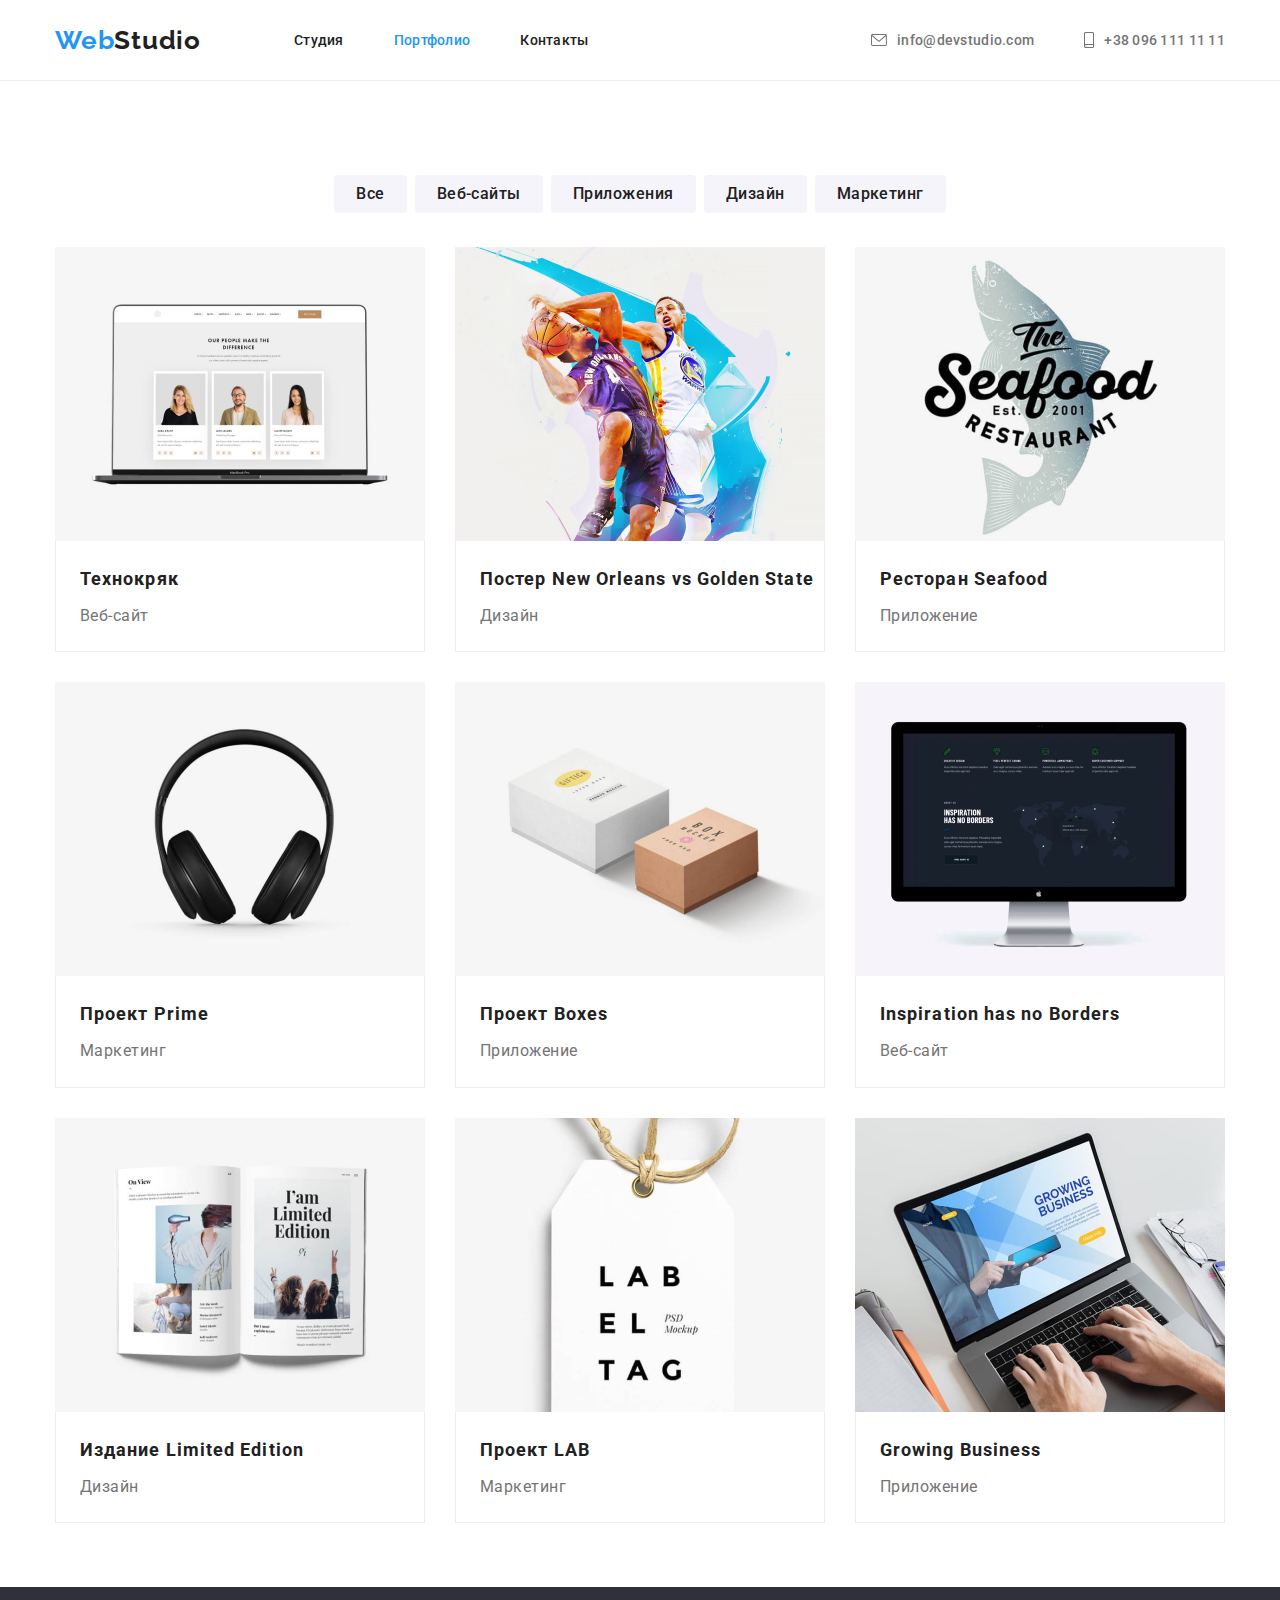
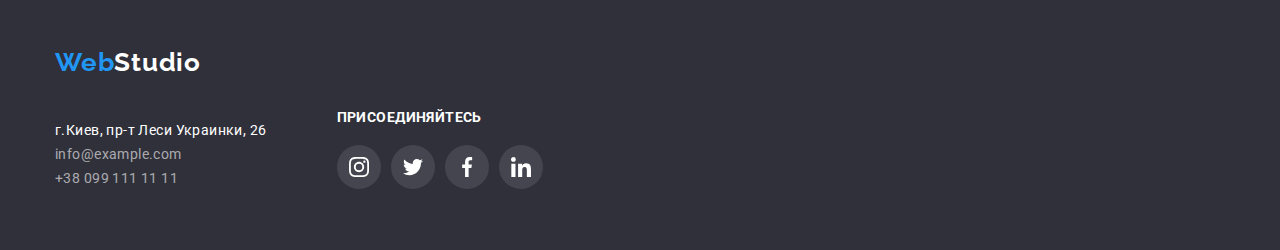
==== portfolio.html @ 0c129830 "Initial commit" ====
<!DOCTYPE html>
<html lang="ru">
<head>
    <meta charset="UTF-8"/>
    <meta http-equiv="X-UA-Compatible" content="IE=edge"/>
    <meta name="viewport" content="width=device-width, initial-scale=1.0"/>
    <link rel="preconnect" href="https://fonts.gstatic.com">
    <link href="https://fonts.googleapis.com/css2?family=Roboto:wght@400;500;700;900&display=swap" rel="stylesheet"/>
    <link rel="preconnect" href="https://fonts.gstatic.com"/>
    <link href="https://fonts.googleapis.com/css2?family=Raleway:wght@700&display=swap" rel="stylesheet"/>
    <link rel="stylesheet" href="https://cdnjs.cloudflare.com/ajax/libs/modern-normalize/1.1.0/modern-normalize.min.css">
    <link rel="stylesheet" href="./css/styles.css">
    <title>Портфолио</title>
</head>
<body>
    <header class="page-header">
        <div class="nav container">
            <a class="link logo" href="./index.html"><span class="link-logo">Web</span>Studio</a>
            <nav>
                <ul class="nav-menu">
                    <li class="item"><a class="link" href="./index.html">Студия</a></li>
                    <li class="item"><a class="link active" href="./portfolio.html">Портфолио</a></li>
                    <li class="item"><a class="link" href="#">Контакты</a></li>
                </ul>
            </nav>
            <ul class="nav-adress">
                <li class="item">
                    <a class="link-adress" href="mailto:info@devstudio.com">
                        <svg class="email-icon" width="16" height="12">
                            <use href="./images/icon.svg#email"></use>
                        </svg> info@devstudio.com
                    </a>
                </li>
                <li class="item">
                    <a class="link-adress" href="tel:+380961111111">
                        <svg class="smartphone-icon" width="10" height="16">
                            <use href="./images/icon.svg#smartphone"></use>
                        </svg> +38 096 111 11 11
                    </a>
                </li>
            </ul>
        </div>
    </header>
    <main>
        <section class="section">
            <div class="container">
                <ul class="button-set">
                    <li class="item"><button class="buttons" type="button">Все</button></li>
                    <li class="item"><button class="buttons" type="button">Веб-сайты</button></li>
                    <li class="item"><button class="buttons" type="button">Приложения</button></li>
                    <li class="item"><button class="buttons" type="button">Дизайн</button></li>
                    <li class="item"><button class="buttons" type="button">Маркетинг</button></li>
                </ul>
                <ul class="portfolio-set">
                    <li class="item">
                        <img src="./images/image-8.jpg" alt="open_laptop" width="370"/>
                        <div class="frame">
                            <h3 class="portfolio-title">Технокряк</h3>
                            <p class="portfolio-type">Веб-сайт</p>
                        </div>
                    </li>
                    <li class="item">
                        <img src="./images/image-9.jpg" alt="basketball players" width="370"/>
                        <div class="frame">
                            <h3 class="portfolio-title">Постер New Orleans vs Golden State</h3>
                            <p class="portfolio-type">Дизайн</p>
                        </div>
                    </li>
                    <li class="item">
                        <img src="./images/image-10.jpg" alt="logo_fish" width="370"/>
                        <div class="frame">
                            <h3 class="portfolio-title">Ресторан Seafood</h3>
                            <p class="portfolio-type">Приложение</p>
                        </div>
                    </li>
                    <li class="item">
                        <img src="./images/image-11.jpg" alt="headphones" width="370"/>
                        <div class="frame">
                            <h3 class="portfolio-title">Проект Prime</h3>
                            <p class="portfolio-type">Маркетинг</p>
                        </div>
                    </li>
                    <li class="item">
                        <img src="./images/image-12.jpg" alt="cartoon_boxes" width="370"/>
                        <div class="frame">
                            <h3 class="portfolio-title">Проект Boxes</h3>
                            <p class="portfolio-type">Приложение</p>
                        </div>
                    </li>
                    <li class="item">
                        <img src="./images/image-13.jpg" alt="iMac" width="370"/>
                        <div class="frame">
                            <h3 class="portfolio-title">Inspiration has no Borders</h3>
                            <p class="portfolio-type">Веб-сайт</p>
                        </div>
                    </li>
                    <li class="item">
                        <img src="./images/image-14.jpg" alt="magazine" width="370"/>
                        <div class="frame">
                            <h3 class="portfolio-title">Издание Limited Edition</h3>
                            <p class="portfolio-type">Дизайн</p>
                        </div>
                    </li>
                    <li class="item">
                        <img src="./images/image-15.jpg" alt="label" width="370"/>
                        <div class="frame">
                            <h3 class="portfolio-title">Проект LAB</h3>
                            <p class="portfolio-type">Маркетинг</p>
                        </div>
                    </li>
                    <li class="item">
                        <img src="./images/image-16.jpg" alt="macbook" width="370"/>
                        <div class="frame">
                            <h3 class="portfolio-title">Growing Business</h3>
                            <p class="portfolio-type">Приложение</p>
                        </div>
                    </li>
                </ul>
            </div>
        </section>
    </main>
    <footer>
        <div class="container">
            <div class="footer-item">
                <a class="link logo down" href="./index.html"><span class="link-logo">Web</span>Studio</a>
                <address class="footer-adress">
                    <ul class="adress-list">
                        <li class="footer-adress">г.Киев, пр-т Леси Украинки, 26</li>
                        <li><a class="link-adress" href="mailtoLinfo@example.com">info@example.com</a></li>
                        <li><a class="link-adress" href="tel:+380991111111">+38 099 111 11 11</a></li>
                    </ul>
                </address>
            </div>
            <div class="footer-item">
                <p class="social-subscr">присоединяйтесь</p>
                <ul class="links">
                    <li class="item">
                        <svg class="link-icon" width="20" height="20">
                            <use href="./images/icon.svg#instagram"></use>
                        </svg>
                        <a href="https://www.instagram.com"></a>
                    </li>
                    <li class="item">
                        <svg class="link-icon" width="20" height="20">
                            <use href="./images/icon.svg#twitter"></use>
                        </svg>
                        <a href="https://twitter.com"></a>
                    </li>
                    <li class="item">
                        <svg class="link-icon" width="20" height="20">
                            <use href="./images/icon.svg#facebook"></use>
                        </svg>
                        <a href="https://www.facebook.com"></a>
                    </li>
                    <li class="item">
                        <svg class="link-icon" width="20" height="20">
                            <use href="./images/icon.svg#linkedin"></use>
                        </svg>
                        <a href="https://www.linkedin.com"></a>
                    </li>
                </ul>
                </di>
            </div>
    </footer>
</body>
</html>
---- css/styles.css ----
:root {
  --main-text-color: #ffffff;
  --common-text: #757575;
  --title-text-color: #212121;
  --button-active-color: #2196f3;
  --button-background: #f5f4fa;
  --footer-background: #2f303a;
}
h1, h2, h3, h4, h5, h5, p {
  margin: 0px;
  padding: 0px;
}
ul {
  list-style: none;
  margin: 0px;
  padding: 0px;
}
a {
  text-decoration: none;
}
body {
  font-family: "Roboto", sans-serif;
  color: var(--title-text-color);
}
.container {
  width: 1200px;
  margin: 0px auto;
  box-sizing: border-box;
  padding: 0 15px;
}
.section {
  padding: 0px 0px 94px 0px;
}

/*header*/
.page-header {
  border-bottom: 1px solid #EEEEEE;
}
.link, .link-adress {
  font-style: normal;
  font-weight: 500;
  font-size: 14px;
  line-height: 16px;
  letter-spacing: 0.02em;
  color: var(--title-text-color);
}
.link-adress {
  color: var(--common-text);
}
.link:hover, .link:active, .link:focus, .link-adress:hover, 
.link-adress:active, .link-adress:focus, .link.active {
  color: var(--button-active-color);
}
.logo {
  font-family: "Raleway";
  font-weight: bold;
  font-size: 26px;
  line-height: 31px;
  letter-spacing: 0.03em;
  color: var(--title-text-color);
}
.nav {
  display: flex;
  flex-direction: row;
  align-items: center;
  height: 80px;
}
.nav-menu {
  display: flex;
  margin-left: 93px;
}
.nav-adress {
  display: flex;
  margin-left: auto;
}
.nav-menu > .item:not(:last-child), .nav-adress > .item:not(:last-child) {
  margin-right: 50px;
}
.link-logo {
  color: var(--button-active-color);
}
.nav-adress .link-adress {
  display: flex;
  align-items: center;
  justify-content: space-between;
}
.email-icon, .smartphone-icon {
  margin-right: 10px;
  fill: var(--common-text);
  cursor: pointer;
}
.nav-adress .link-adress:hover svg,
.nav-adress .link-adress:focus svg {
  fill: var(--button-active-color);
}

/*footer*/
footer {
  padding-top: 60px;
  background: var(--footer-background);
}
.footer-adress {
  padding-top: 20px;
  font-style: normal;
  font-weight: normal;
  font-size: 14px;
  line-height: 24px;
  letter-spacing: 0.03em;
  color: var(--main-text-color);
}
.down {
  color: var(--main-text-color);
}
.footer-adress .link-adress {
  font-style: normal;
  font-weight: normal;
  font-size: 14px;
  line-height: 24px;
  letter-spacing: 0.03em;
  color: rgba(255, 255, 255, 0.6);
}
.adress-list {
  padding-bottom: 60px;
}
.social-links {
  display: flex;
  flex-direction: column;
}
.social-subscr {
  margin-bottom: 20px;
  font-weight: bold;
  font-size: 14px;
  line-height: 16px;
  letter-spacing: 0.03em;
  text-transform: uppercase;
  color: #FFFFFF;
}
.links {
  display: flex;
  max-width: 206px;
  flex-direction: row;
  align-items: center;
  justify-content: space-between;
}
.links .item {
  display: flex;
  align-items: center;
  justify-content: center;
  border: none;
  width: 44px;
  height: 44px;
  padding: 0;
  border-radius: 50%;
  background:rgba(255, 255, 255, 0.1); 
  cursor: pointer;
}
.footer-item .link-icon {
  fill: var(--main-text-color);
}
.links .item:not(:last-child) {
  margin-right: 10px;
}
.links .item:hover,
.links .item:focus {
  background-color: var(--button-active-color);
}
.links .item:hover svg,
.links .item:focus svg {
  fill: var(--main-text-color);
}
footer .container {
  display: flex;
  align-items: center;
  justify-content: flex-start;
}
.footer-item:first-child {
  margin-right: 70px;
}
/*main page*/
.claim-section-head {
  background: linear-gradient(
    to right, rgba(47, 48, 58, 0.4));
  background-image: url(../images/team-work.jpg);
  background-size: 1600px auto;
  background-repeat: no-repeat;
}
.claim-section-title-text {
  margin: 200px 252px 30px 252px;
  width: 696px;
  height: 120px;
  font-size: 44px;
  line-height: 1.3;
  text-align: center;
  letter-spacing: 0.06em;
  text-transform: uppercase;
  color: var(--main-text-color);
}
.claim-button {
  padding: 10px 32px;
  font-style: normal;
  font-weight: bold;
  font-size: 16px;
  line-height: 30px;
  align-items: center;
  text-align: center;
  letter-spacing: 0.06em;
  box-shadow: 0px 4px 4px rgba(0, 0, 0, 0.15);
  border-radius: 4px;
  background: var(--button-active-color);
  color: var(--main-text-color);
  cursor: pointer;
}
.claim-items {
  display: flex;
  flex-direction: column;
  justify-content: center;
  align-items: center;
}
/* features section */
.hidden-heading {
  visibility: hidden;
}
.features-set {
  display: flex;
  align-items: center;
  padding-top: 94px;
  padding-bottom: 0px;
}
.features-set .item {
  max-width: 270px;
}
.features-set .item:not(:last-child) {
  margin-right: 30px;
}
.features-title {
  margin-bottom: 10px;
  color: var(--title-text-color);
  font-size: 14px;
  line-height: 1.1;
  letter-spacing: 0.03em;
  text-transform: uppercase;
}
.features-text {
  color: var(--common-text);
  font-size: 14px;
  line-height: 1.7;
  letter-spacing: 0.03em;
}
.feature-icon {
  display: block;
  margin-bottom: 30px;
  padding: 25px 100px;
  background-color: var(--button-background);
}
.tasks {
  margin-bottom: 50px;
  padding: 0px;
  color: var(--title-text-color);
  font-size: 36px;
  line-height: 1.1;
  text-align: center;
  letter-spacing: 0.03em;
}

/* team section */
.team.section {
  background-color: var(--button-background);
}
.tasks-set {
  display: flex;
  align-items: center;
  justify-content: space-between;
}
.tasks-set > .item:not(:last-child) {
  margin-right: 30px;
}
.team-set img {
  display: block;
}
.team-title {
  padding-top: 94px;
  margin-bottom: 50px;
  color: var(--title-text-color);
  font-size: 36px;
  line-height: 1.1;
  letter-spacing: 0.03em;
  text-align: center;
}
.team-member-description {
  display: flex;
  flex-direction: column;
  align-items: center;
  box-shadow: 0px 1px 3px rgba(0, 0, 0, 0.12), 0px 1px 1px rgba(0, 0, 0, 0.14), 0px 2px 1px rgba(0, 0, 0, 0.2);
  border-radius: 0px 0px 4px 4px;
  background-color: var(--main-text-color);
}
.team-member-name {
  padding-top: 30px;
  color: var(--title-text-color);
  font-size: 16px;
  text-align: center;
  line-height: 1.1;
  letter-spacing: 0.03em;
}
.team-member-position {
  padding-top: 10px;
  padding-bottom: 16px;
  color: var(--common-text);
  font-size: 16px;
  text-align: center;
  line-height: 1.1;
  letter-spacing: 0.03em;
}
.team-set {
  display: flex;
  align-items: center;
  justify-content: space-between;
}
.team-set > .item:not(:last-child) {
  margin-right: 30px;
}
.team-set .link-icon {
  fill: #AFB1B8;
  cursor: pointer;
}
.team-member-description .links {
  margin-bottom: 30px;
}

/* client section */
.clients-headline {
  padding-top: 94px;
  margin-bottom: 50px;
  color: var(--title-text-color);
  font-size: 36px;
  line-height: 1.1;
  letter-spacing: 0.03em;
  text-align: center;
}
.clients-list {
  display: flex;
  flex-direction: row;
  align-items: center;
  justify-content: space-between;
}
.clients-list .item {
  border: 1px solid #AFB1B8;
  box-sizing: border-box;
  border-radius: 4px;
}
.clients-list .item:not(:last-child) {
  margin-right: 30px;
}
.company-icon {
  padding: 16px 32px;
  fill: #AFB1B8;
  cursor: pointer;
}
.company-icon:hover {
  fill: var(--button-active-color);
}
.clients-list .item:hover {
  border: 1px solid var(--button-active-color);
}

/* portfolio page*/
.buttons {
  border: none;
  padding: 6px 22px;
  font-style: normal;
  font-weight: 500;
  font-size: 16px;
  line-height: 26px;
  text-align: center;
  letter-spacing: 0.03em;
  border-radius: 4px;
  background: var(--button-background);
  color: var(--title-text-color);
  cursor: pointer;
}
.buttons:hover, .buttons:focus, .buttons:active  {
  background: var(--button-active-color);
  color: var(--main-text-color);
}
.button-set {
  display: flex;
  flex-direction: row;
  justify-content: center;
  margin-top: 94px;
  margin-bottom: 34px;
}
.button-set .item:hover,
.button-set .item:focus {
  box-shadow: 0px 3px 1px rgba(0, 0, 0, 0.1), 0px 1px 2px rgba(0, 0, 0, 0.08), 0px 2px 2px rgba(0, 0, 0, 0.12);
}
.button-set > .item:not(:last-child) {
  margin-right: 8px;
}
.portfolio-set {
  display: flex;
  flex-wrap: wrap;
  margin: 0px -30px -30px 0px;
}
.portfolio-set .item{
  flex-basis: calc((100%-30px)3);
  margin: 0px 30px 30px 0px;
}
.portfolio-set .item:hover,
.portfolio-set .item:focus {
  box-shadow: 0px 1px 1px rgba(0, 0, 0, 0.12), 0px 4px 4px rgba(0, 0, 0, 0.06), 1px 4px 6px rgba(0, 0, 0, 0.16);
}
.portfolio-set .item:nth-last-child(-n+3){
  margin-bottom: 0px;
}
.item > img {
  display: block;
}
.frame {
  padding: 20px 0px 20px 24px;
  border-left: 1px solid #EEEEEE;
  border-right: 1px solid #EEEEEE;
  border-bottom: 1px solid #EEEEEE;
}
.portfolio-title {
  margin-bottom: 4px;
  color: var(--title-text-color);
  font-size: 18px;
  line-height: 2;
  letter-spacing: 0.06em;
}
.portfolio-type {
  color: var(--common-text);
  font-size: 16px;
  line-height: 1.9;
  letter-spacing: 0.03em;
}
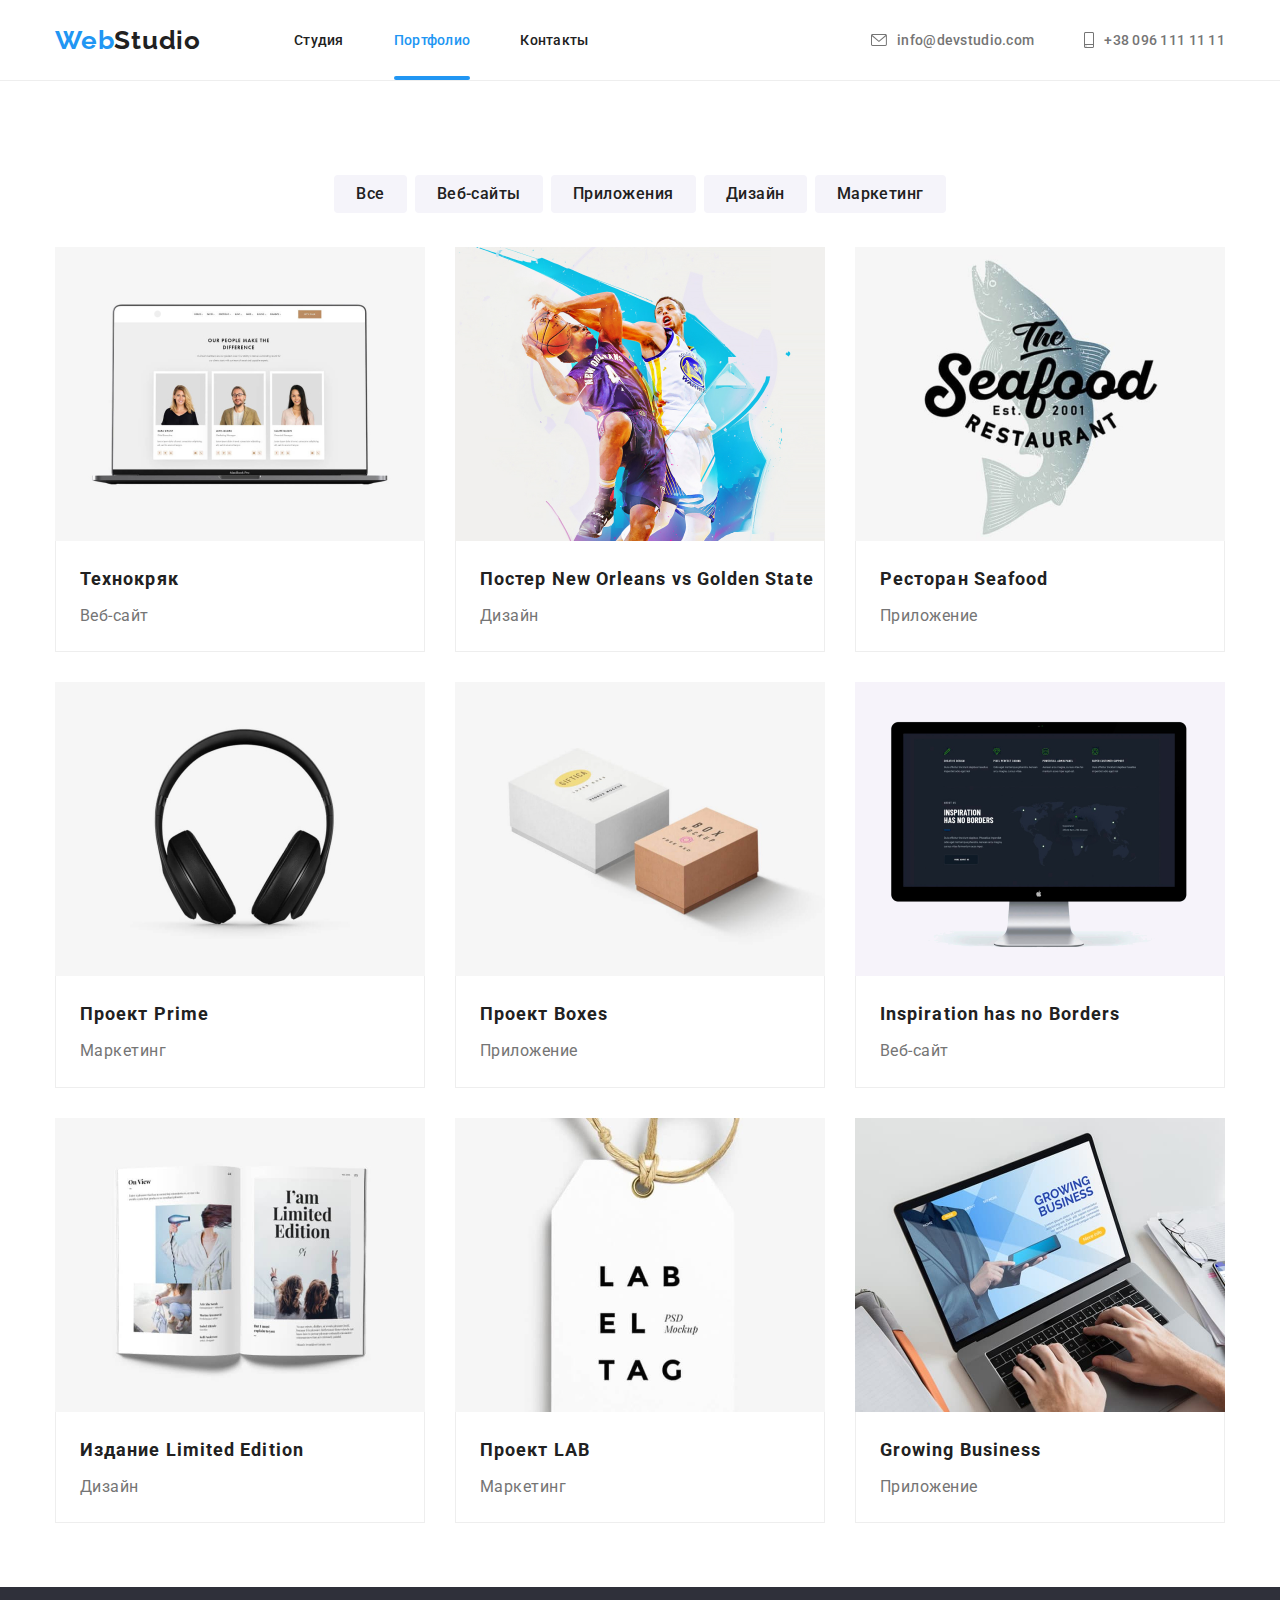
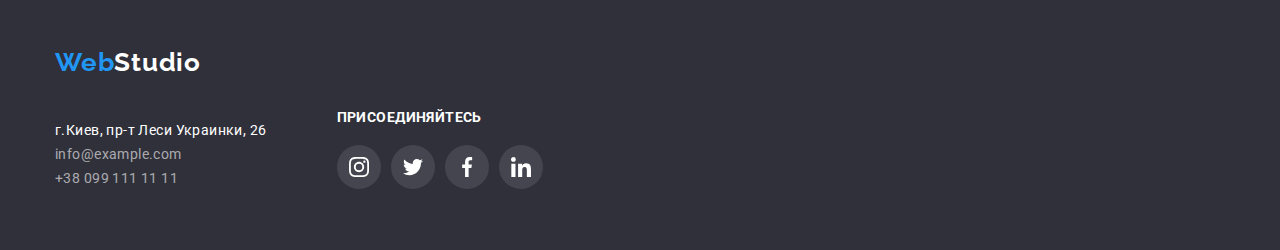
==== commit 6f65dfae: "First commit" ====
--- a/portfolio.html
+++ b/portfolio.html
@@ -52,64 +52,109 @@
                     <li class="item"><button class="buttons" type="button">Маркетинг</button></li>
                 </ul>
                 <ul class="portfolio-set">
-                    <li class="item">
-                        <img src="./images/image-8.jpg" alt="open_laptop" width="370"/>
+                    <li class="port-item">
+                        <div class="portfolio-img">
+                            <img src="./images/image-8.jpg" alt="open_laptop" width="370"/>
+                            <p class="item-overlay">Технокряк это современная площадка распространения коронавируса. Компании используют эту платформу для цифрового
+                            шпионажа и атак на защищённые сервера конкурентов.</p>
+                        </div>
                         <div class="frame">
                             <h3 class="portfolio-title">Технокряк</h3>
                             <p class="portfolio-type">Веб-сайт</p>
                         </div>
                     </li>
-                    <li class="item">
-                        <img src="./images/image-9.jpg" alt="basketball players" width="370"/>
+                    </li>
+                    <li class="port-item">
+                        <div class="portfolio-img">
+                            <img src="./images/image-9.jpg" alt="basketball players" width="370"/>
+                            <p class="item-overlay">Технокряк это современная площадка распространения коронавируса. Компании используют эту
+                                платформу для цифрового
+                                шпионажа и атак на защищённые сервера конкурентов.</p>
+                        </div>
                         <div class="frame">
                             <h3 class="portfolio-title">Постер New Orleans vs Golden State</h3>
                             <p class="portfolio-type">Дизайн</p>
                         </div>
                     </li>
-                    <li class="item">
-                        <img src="./images/image-10.jpg" alt="logo_fish" width="370"/>
+                    <li class="port-item">
+                        <div class="portfolio-img">
+                            <img src="./images/image-10.jpg" alt="logo_fish" width="370"/>
+                            <p class="item-overlay">Технокряк это современная площадка распространения коронавируса. Компании используют эту
+                                платформу для цифрового
+                                шпионажа и атак на защищённые сервера конкурентов.</p>
+                        </div>
                         <div class="frame">
                             <h3 class="portfolio-title">Ресторан Seafood</h3>
                             <p class="portfolio-type">Приложение</p>
                         </div>
                     </li>
-                    <li class="item">
-                        <img src="./images/image-11.jpg" alt="headphones" width="370"/>
+                    <li class="port-item">
+                        <div class="portfolio-img">
+                            <img src="./images/image-11.jpg" alt="headphones" width="370"/>
+                            <p class="item-overlay">Технокряк это современная площадка распространения коронавируса. Компании используют эту
+                                платформу для цифрового
+                                шпионажа и атак на защищённые сервера конкурентов.</p>
+                        </div>
                         <div class="frame">
                             <h3 class="portfolio-title">Проект Prime</h3>
                             <p class="portfolio-type">Маркетинг</p>
                         </div>
                     </li>
-                    <li class="item">
-                        <img src="./images/image-12.jpg" alt="cartoon_boxes" width="370"/>
+                    <li class="port-item">
+                        <div class="portfolio-img">
+                            <img src="./images/image-12.jpg" alt="cartoon_boxes" width="370"/>
+                            <p class="item-overlay">Технокряк это современная площадка распространения коронавируса. Компании используют эту
+                                платформу для цифрового
+                                шпионажа и атак на защищённые сервера конкурентов.</p>
+                        </div>
                         <div class="frame">
                             <h3 class="portfolio-title">Проект Boxes</h3>
                             <p class="portfolio-type">Приложение</p>
                         </div>
                     </li>
-                    <li class="item">
-                        <img src="./images/image-13.jpg" alt="iMac" width="370"/>
+                    <li class="port-item">
+                        <div class="portfolio-img">
+                            <img src="./images/image-13.jpg" alt="iMac" width="370"/>
+                            <p class="item-overlay">Технокряк это современная площадка распространения коронавируса. Компании используют эту
+                                платформу для цифрового
+                                шпионажа и атак на защищённые сервера конкурентов.</p>
+                        </div>
                         <div class="frame">
                             <h3 class="portfolio-title">Inspiration has no Borders</h3>
                             <p class="portfolio-type">Веб-сайт</p>
                         </div>
                     </li>
-                    <li class="item">
-                        <img src="./images/image-14.jpg" alt="magazine" width="370"/>
+                    <li class="port-item">
+                        <div class="portfolio-img">
+                            <img src="./images/image-14.jpg" alt="magazine" width="370"/>
+                            <p class="item-overlay">Технокряк это современная площадка распространения коронавируса. Компании используют эту
+                                платформу для цифрового
+                                шпионажа и атак на защищённые сервера конкурентов.</p>
+                        </div>
                         <div class="frame">
                             <h3 class="portfolio-title">Издание Limited Edition</h3>
                             <p class="portfolio-type">Дизайн</p>
                         </div>
                     </li>
-                    <li class="item">
-                        <img src="./images/image-15.jpg" alt="label" width="370"/>
+                    <li class="port-item">
+                        <div class="portfolio-img">
+                            <img src="./images/image-15.jpg" alt="label" width="370"/>
+                            <p class="item-overlay">Технокряк это современная площадка распространения коронавируса. Компании используют эту
+                                платформу для цифрового
+                                шпионажа и атак на защищённые сервера конкурентов.</p>
+                        </div>
                         <div class="frame">
                             <h3 class="portfolio-title">Проект LAB</h3>
                             <p class="portfolio-type">Маркетинг</p>
                         </div>
                     </li>
-                    <li class="item">
-                        <img src="./images/image-16.jpg" alt="macbook" width="370"/>
+                    <li class="port-item">
+                        <div class="portfolio-img">
+                            <img src="./images/image-16.jpg" alt="macbook" width="370"/>
+                            <p class="item-overlay">Технокряк это современная площадка распространения коронавируса. Компании используют эту
+                                платформу для цифрового
+                                шпионажа и атак на защищённые сервера конкурентов.</p>
+                        </div>
                         <div class="frame">
                             <h3 class="portfolio-title">Growing Business</h3>
                             <p class="portfolio-type">Приложение</p>
--- a/css/styles.css
+++ b/css/styles.css
@@ -2,9 +2,10 @@
   --main-text-color: #ffffff;
   --common-text: #757575;
   --title-text-color: #212121;
-  --button-active-color: #2196f3;
+  --active-color: #2196f3;
   --button-background: #f5f4fa;
   --footer-background: #2f303a;
+  --frame-border-color: #EEEEEE;
 }
 h1, h2, h3, h4, h5, h5, p {
   margin: 0px;
@@ -17,6 +18,9 @@
 }
 a {
   text-decoration: none;
+}
+img {
+  display: block;
 }
 body {
   font-family: "Roboto", sans-serif;
@@ -31,7 +35,9 @@
 .section {
   padding: 0px 0px 94px 0px;
 }
-
+:hover, :focus {
+  transition: color 250ms cubic-bezier(0.4, 0, 0.2, 1);
+}
 /*header*/
 .page-header {
   border-bottom: 1px solid #EEEEEE;
@@ -49,7 +55,7 @@
 }
 .link:hover, .link:active, .link:focus, .link-adress:hover, 
 .link-adress:active, .link-adress:focus, .link.active {
-  color: var(--button-active-color);
+  color: var(--active-color);
 }
 .logo {
   font-family: "Raleway";
@@ -69,15 +75,31 @@
   display: flex;
   margin-left: 93px;
 }
+.link.active {
+  position: relative;
+  color: var(--active-color);
+}
+
+.link.active::after {
+  position: absolute;
+  bottom: -32px;
+  content: "";
+  display: block;
+  width: 100%;
+  height: 4px;
+  background-color: var(--active-color);
+  border-radius: 2px;
+}
 .nav-adress {
   display: flex;
   margin-left: auto;
 }
-.nav-menu > .item:not(:last-child), .nav-adress > .item:not(:last-child) {
+.nav-menu > .item:not(:last-child), 
+.nav-adress > .item:not(:last-child) {
   margin-right: 50px;
 }
 .link-logo {
-  color: var(--button-active-color);
+  color: var(--active-color);
 }
 .nav-adress .link-adress {
   display: flex;
@@ -91,7 +113,7 @@
 }
 .nav-adress .link-adress:hover svg,
 .nav-adress .link-adress:focus svg {
-  fill: var(--button-active-color);
+  fill: var(--active-color);
 }
 
 /*footer*/
@@ -133,7 +155,7 @@
   line-height: 16px;
   letter-spacing: 0.03em;
   text-transform: uppercase;
-  color: #FFFFFF;
+  color: var(--main-text-color);
 }
 .links {
   display: flex;
@@ -156,13 +178,15 @@
 }
 .footer-item .link-icon {
   fill: var(--main-text-color);
+  transition: fill 250ms cubic-bezier(0.4, 0, 0.2, 1)
 }
 .links .item:not(:last-child) {
   margin-right: 10px;
 }
 .links .item:hover,
 .links .item:focus {
-  background-color: var(--button-active-color);
+  background-color: var(--active-color);
+  transition: background-color 250ms cubic-bezier(0.4, 0, 0.2, 1)
 }
 .links .item:hover svg,
 .links .item:focus svg {
@@ -206,7 +230,7 @@
   letter-spacing: 0.06em;
   box-shadow: 0px 4px 4px rgba(0, 0, 0, 0.15);
   border-radius: 4px;
-  background: var(--button-active-color);
+  background: var(--active-color);
   color: var(--main-text-color);
   cursor: pointer;
 }
@@ -252,6 +276,7 @@
   padding: 25px 100px;
   background-color: var(--button-background);
 }
+/* tasks section */
 .tasks {
   margin-bottom: 50px;
   padding: 0px;
@@ -261,18 +286,36 @@
   text-align: center;
   letter-spacing: 0.03em;
 }
-
+.tasks-set {
+  display: flex;
+  align-items: center;
+  justify-content: space-between;
+}
+.tasks-thumb {
+  position: relative;
+}
+.tasks-set > .item:not(:last-child) {
+  margin-right: 30px;
+}
+.task-name {
+  display: block;
+  position: absolute;
+  width: 370px;
+  bottom: 0;
+  padding: 27px 0;
+  font-weight: bold;
+  font-size: 14px;
+  line-height: 16px;
+  text-align: center;
+  letter-spacing: 0.03em;
+  text-transform: uppercase;
+
+  background: rgba(47, 48, 58, 0.8);
+  color: var(--main-text-color);
+}
 /* team section */
 .team.section {
   background-color: var(--button-background);
-}
-.tasks-set {
-  display: flex;
-  align-items: center;
-  justify-content: space-between;
-}
-.tasks-set > .item:not(:last-child) {
-  margin-right: 30px;
 }
 .team-set img {
   display: block;
@@ -357,10 +400,11 @@
   cursor: pointer;
 }
 .company-icon:hover {
-  fill: var(--button-active-color);
+  fill: var(--active-color);
+  transition: fill 250ms cubic-bezier(0.4, 0, 0.2, 1);
 }
 .clients-list .item:hover {
-  border: 1px solid var(--button-active-color);
+  border: 1px solid var(--active-color);
 }
 
 /* portfolio page*/
@@ -379,8 +423,9 @@
   cursor: pointer;
 }
 .buttons:hover, .buttons:focus, .buttons:active  {
-  background: var(--button-active-color);
-  color: var(--main-text-color);
+  background: var(--active-color);
+  color: var(--main-text-color);
+  transition: background-color 250ms cubic-bezier(0.4, 0, 0.2, 1);
 }
 .button-set {
   display: flex;
@@ -392,6 +437,7 @@
 .button-set .item:hover,
 .button-set .item:focus {
   box-shadow: 0px 3px 1px rgba(0, 0, 0, 0.1), 0px 1px 2px rgba(0, 0, 0, 0.08), 0px 2px 2px rgba(0, 0, 0, 0.12);
+  transition: box-shadow 250ms cubic-bezier(0.4, 0, 0.2, 1);
 }
 .button-set > .item:not(:last-child) {
   margin-right: 8px;
@@ -401,25 +447,46 @@
   flex-wrap: wrap;
   margin: 0px -30px -30px 0px;
 }
-.portfolio-set .item{
+.portfolio-img {
+  position: relative;
+  overflow: hidden;
+}
+.item-overlay {
+  position: absolute;
+  top: 0;
+  left: 0;
+  width: 100%;
+  height: 100%;
+  transform: translateY(100%);
+  transition: transform 250ms cubic-bezier(0.4, 0, 0.2, 1);
+  padding: 63px 24px;
+  overflow: auto;
+  font-size: 18px;
+  line-height: 1.56;
+  color: var(--main-text-color);
+  background-color: rgba(33, 150, 243, 0.9);
+}
+.port-item:hover .item-overlay,
+.port-item:focus .item-overlay {
+  transform: translateY(0%);
+}
+.portfolio-set .port-item {
   flex-basis: calc((100%-30px)3);
   margin: 0px 30px 30px 0px;
 }
-.portfolio-set .item:hover,
-.portfolio-set .item:focus {
+.portfolio-set .port-item:hover,
+.portfolio-set .port-item:focus {
   box-shadow: 0px 1px 1px rgba(0, 0, 0, 0.12), 0px 4px 4px rgba(0, 0, 0, 0.06), 1px 4px 6px rgba(0, 0, 0, 0.16);
-}
-.portfolio-set .item:nth-last-child(-n+3){
+  transition: box-shadow 250ms cubic-bezier(0.4, 0, 0.2, 1);
+}
+.portfolio-set .port-item:nth-last-child(-n+3){
   margin-bottom: 0px;
-}
-.item > img {
-  display: block;
 }
 .frame {
   padding: 20px 0px 20px 24px;
-  border-left: 1px solid #EEEEEE;
-  border-right: 1px solid #EEEEEE;
-  border-bottom: 1px solid #EEEEEE;
+  border-left: 1px solid var(--frame-border-color);
+  border-right: 1px solid var(--frame-border-color);
+  border-bottom: 1px solid var(--frame-border-color);
 }
 .portfolio-title {
   margin-bottom: 4px;
@@ -433,4 +500,62 @@
   font-size: 16px;
   line-height: 1.9;
   letter-spacing: 0.03em;
-}+}
+
+/* modal window */
+.backdrop {
+  position: fixed;
+  top: 0;
+  left: 0;
+  width: 100%;
+  height: 100%;
+
+/* second option of positioning
+  display: flex;
+  justify-content: center;
+  align-content: center; */
+
+  background-color:  rgba(0, 0, 0, 0.2);
+  transition: background-color 250ms cubic-bezier(0.4, 0, 0.2, 1);
+}
+
+.modal {
+  position: absolute;
+  top: 50%;
+  left: 50%;
+  transform:translate(-50%, -50%);
+  
+  width: 528px;
+  height: 581px;
+
+  background: var(--main-text-color);
+  border-radius: 4px;
+  box-shadow: 0px 1px 3px rgba(0, 0, 0, 0.12), 0px 1px 1px rgba(0, 0, 0, 0.14), 0px 2px 1px rgba(0, 0, 0, 0.2);
+  transition: opacity 250ms cubic-bezier(0.4, 0, 0.2, 1);
+}
+.close-button {
+  position: absolute;
+  top: 0;
+  right: 0;
+  margin-top: 8px;
+  margin-right: 8px;
+
+  width: 30px;
+  height: 30px;
+
+  background: var(--main-text-color);
+  border: 1px solid rgba(0, 0, 0, 0.1);
+  border-radius: 50%;
+  box-sizing: border-box;
+  filter: drop-shadow(0px 4px 4px rgba(0, 0, 0, 0.25));
+}
+.close-icon {
+  fill: #000000;
+}
+.is-hidden {
+  opacity: 0;
+  visibility: hidden;
+  pointer-events: none;
+}
+
+
